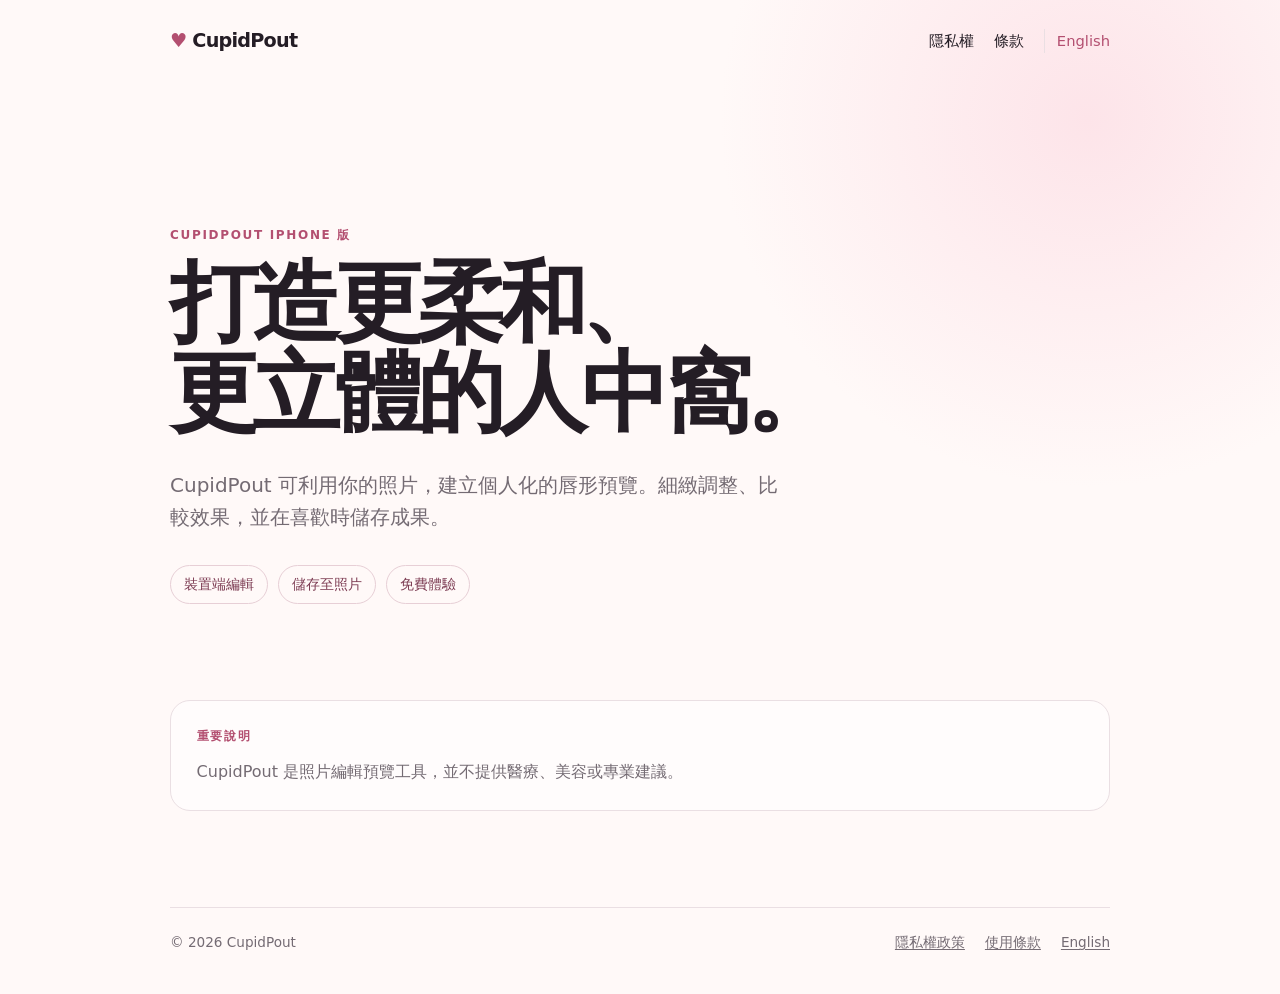
==== zh-tw/index.html @ 37127143 "Add CupidPout static legal site" ====
<!doctype html>
<html lang="zh-Hant-TW">
  <head>
    <meta charset="utf-8">
    <meta name="viewport" content="width=device-width, initial-scale=1">
    <meta name="description" content="CupidPout 是一款能建立人中窩唇形預覽的簡易照片編輯 App。">
    <title>CupidPout — 為你打造的照片編輯體驗</title>
    <link rel="stylesheet" href="../assets/site.css">
  </head>
  <body>
    <main class="shell">
      <nav class="nav" aria-label="主要導覽">
        <a class="brand" href="./" aria-label="CupidPout 首頁"><span aria-hidden="true">♥</span> CupidPout</a>
        <div class="nav-links">
          <a href="privacy.html">隱私權</a>
          <a href="terms.html">條款</a>
          <a class="language" href="../">English</a>
        </div>
      </nav>

      <section class="hero">
        <p class="eyebrow">CupidPout iPhone 版</p>
        <h1>打造更柔和、<br>更立體的人中窩。</h1>
        <p class="lede">CupidPout 可利用你的照片，建立個人化的唇形預覽。細緻調整、比較效果，並在喜歡時儲存成果。</p>
        <div class="pills" aria-label="App 功能亮點">
          <span>裝置端編輯</span>
          <span>儲存至照片</span>
          <span>免費體驗</span>
        </div>
      </section>

      <section class="notice" aria-labelledby="information-title">
        <p class="eyebrow" id="information-title">重要說明</p>
        <p>CupidPout 是照片編輯預覽工具，並不提供醫療、美容或專業建議。</p>
      </section>
    </main>
    <footer>
      <p>© 2026 CupidPout</p>
      <div><a href="privacy.html">隱私權政策</a><a href="terms.html">使用條款</a><a href="../">English</a></div>
    </footer>
  </body>
</html>
---- assets/site.css ----
:root {
  color-scheme: light;
  --ink: #241d25;
  --muted: #746b73;
  --line: #eadfe3;
  --rose: #b34f70;
  --cream: #fff9f8;
}

* { box-sizing: border-box; }

body {
  min-height: 100vh;
  margin: 0;
  color: var(--ink);
  background: radial-gradient(circle at 85% 12%, #fde4e9 0, transparent 23rem), var(--cream);
  font-family: ui-rounded, "SF Pro Rounded", "Avenir Next", Avenir, system-ui, sans-serif;
  line-height: 1.6;
}

.shell { width: min(100% - 2.5rem, 940px); margin: 0 auto; }

.nav {
  display: flex;
  justify-content: space-between;
  align-items: center;
  padding: 1.6rem 0;
}

.brand { color: var(--ink); font-size: 1.2rem; font-weight: 750; letter-spacing: -0.04em; text-decoration: none; }
.brand span { color: var(--rose); }
.nav-links, footer div { display: flex; gap: 1.25rem; }
a { color: var(--rose); text-underline-offset: 0.18em; }
.nav-links a { color: var(--ink); font-size: .92rem; text-decoration: none; }
.nav-links a.language { padding-left: .75rem; border-left: 1px solid var(--line); color: var(--rose); }
.nav-links a:hover, .nav-links a[aria-current="page"] { color: var(--rose); }

.hero { padding: clamp(4.5rem, 12vw, 9rem) 0 6rem; max-width: 740px; }
.eyebrow { margin: 0 0 .8rem; color: var(--rose); font-size: .75rem; font-weight: 800; letter-spacing: .14em; text-transform: uppercase; }
h1 { margin: 0; font-size: clamp(2.9rem, 7.5vw, 5.5rem); letter-spacing: -.065em; line-height: 1.02; }
.lede { max-width: 610px; margin: 2rem 0 0; color: var(--muted); font-size: clamp(1.05rem, 2vw, 1.25rem); }
.pills { display: flex; flex-wrap: wrap; gap: .65rem; margin-top: 2rem; }
.pills span { padding: .48rem .8rem; border: 1px solid #e7cfd6; border-radius: 999px; color: #7d3c53; font-size: .85rem; }
.notice { margin-bottom: 6rem; padding: 1.6rem; border: 1px solid var(--line); border-radius: 1.25rem; background: rgba(255, 255, 255, .58); }
.notice p:last-child { margin: 0; color: var(--muted); }

.legal { max-width: 720px; padding: 4rem 0 6rem; }
.legal h1 { font-size: clamp(2.75rem, 6vw, 4.4rem); }
.updated { margin: 1rem 0 2.75rem; color: var(--muted); font-size: .95rem; }
.legal h2 { margin: 2.5rem 0 .55rem; font-size: 1.23rem; letter-spacing: -.025em; }
.legal p { margin: 0 0 1rem; color: #4b444b; }

footer { display: flex; justify-content: space-between; gap: 1rem; width: min(100% - 2.5rem, 940px); margin: 0 auto; padding: 1.5rem 0 2.5rem; border-top: 1px solid var(--line); color: var(--muted); font-size: .85rem; }
footer p { margin: 0; }
footer a { color: var(--muted); }

@media (max-width: 560px) {
  .shell, footer { width: min(100% - 2rem, 940px); }
  .hero { padding-top: 4rem; }
  footer { flex-direction: column; }
  .nav-links, footer div { gap: .8rem; }
  .nav-links a.language { padding-left: .6rem; }
}
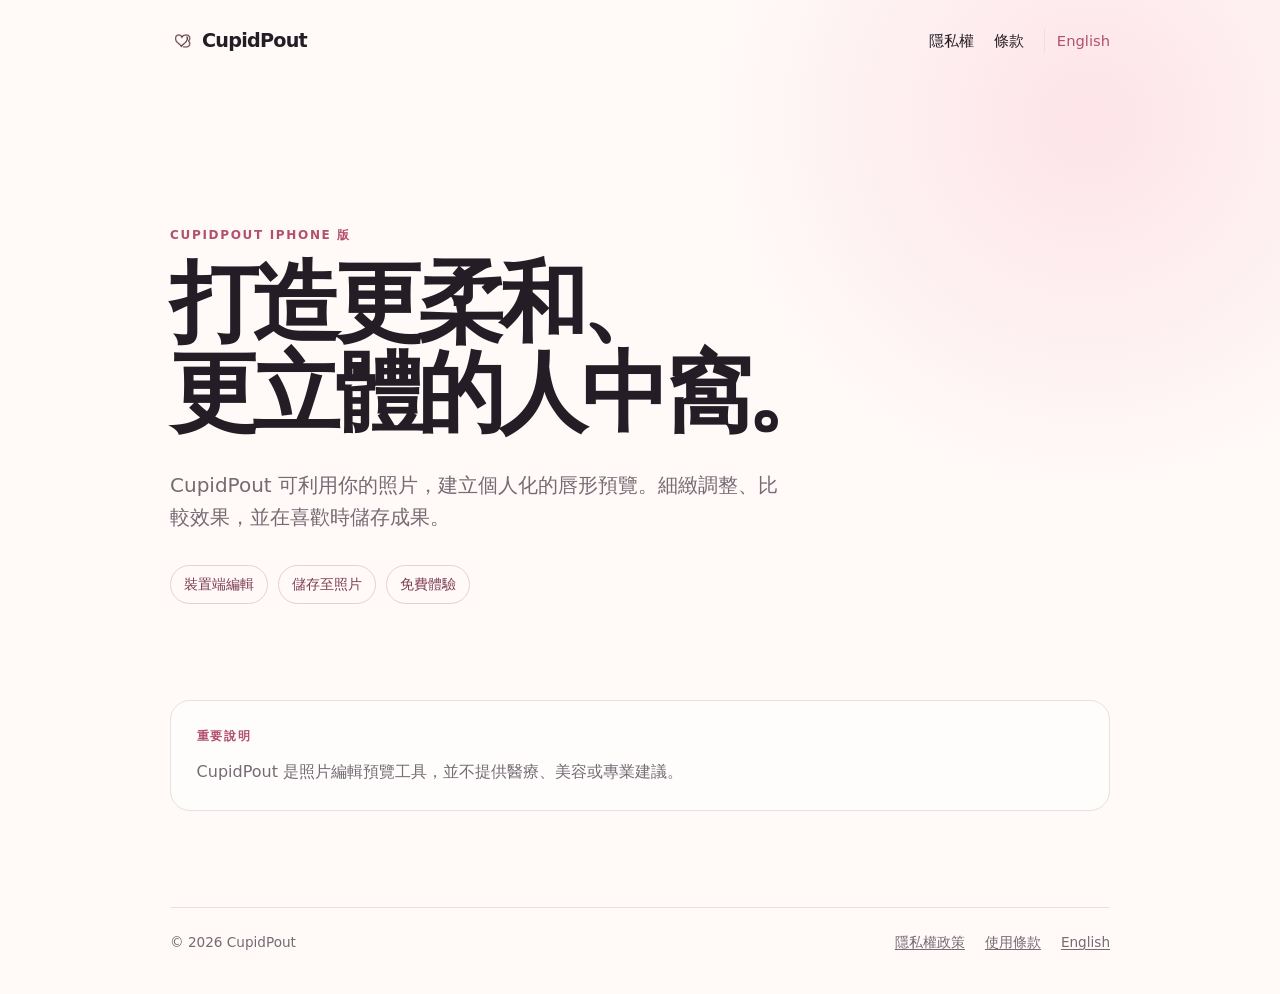
==== commit 6b40e2f9: "Update deployed docs branding" ====
--- a/zh-tw/index.html
+++ b/zh-tw/index.html
@@ -10,7 +10,7 @@
   <body>
     <main class="shell">
       <nav class="nav" aria-label="主要導覽">
-        <a class="brand" href="./" aria-label="CupidPout 首頁"><span aria-hidden="true">♥</span> CupidPout</a>
+        <a class="brand" href="./" aria-label="CupidPout 首頁"><img src="../assets/logo-v13-brown.png" alt="" aria-hidden="true"> CupidPout</a>
         <div class="nav-links">
           <a href="privacy.html">隱私權</a>
           <a href="terms.html">條款</a>
--- a/assets/site.css
+++ b/assets/site.css
@@ -27,8 +27,8 @@
   padding: 1.6rem 0;
 }
 
-.brand { color: var(--ink); font-size: 1.2rem; font-weight: 750; letter-spacing: -0.04em; text-decoration: none; }
-.brand span { color: var(--rose); }
+.brand { display: inline-flex; align-items: center; gap: .35rem; color: var(--ink); font-size: 1.2rem; font-weight: 750; letter-spacing: -0.04em; text-decoration: none; }
+.brand img { width: 1.65rem; height: 1.65rem; object-fit: contain; }
 .nav-links, footer div { display: flex; gap: 1.25rem; }
 a { color: var(--rose); text-underline-offset: 0.18em; }
 .nav-links a { color: var(--ink); font-size: .92rem; text-decoration: none; }
